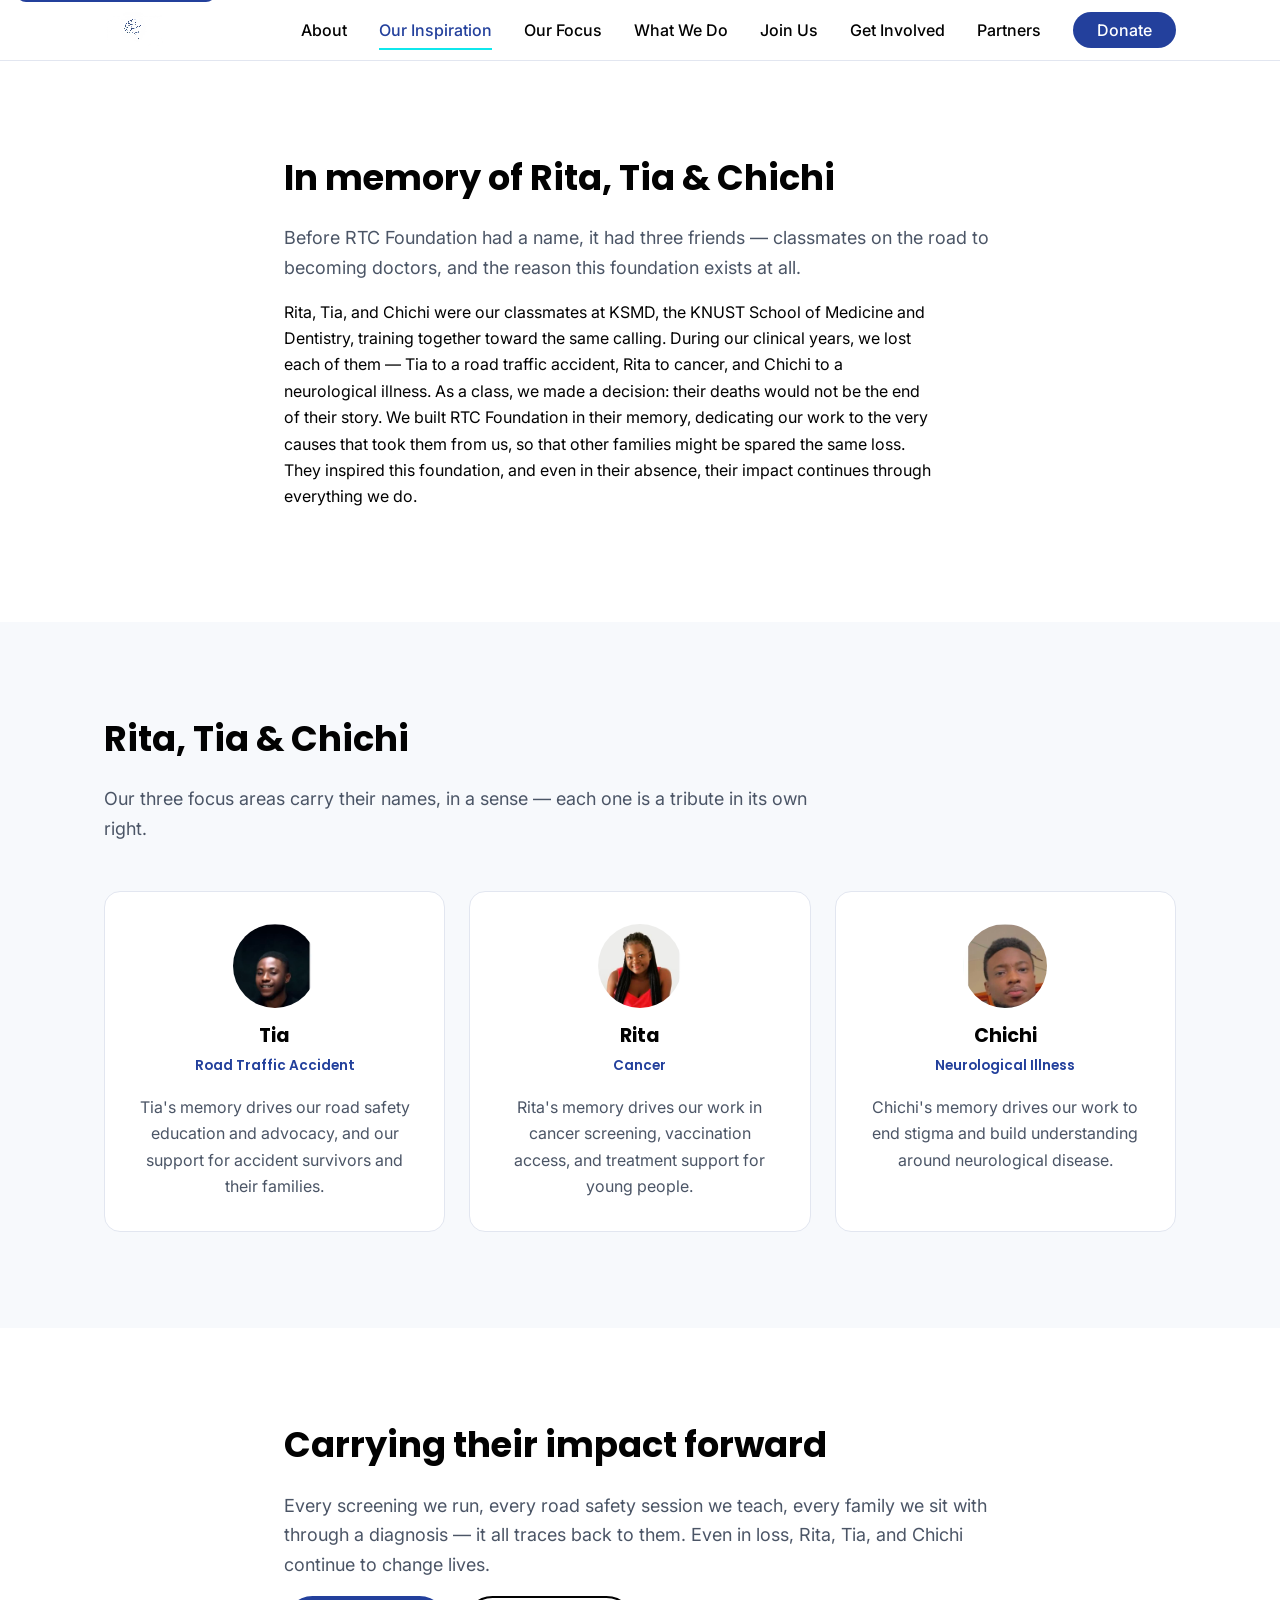
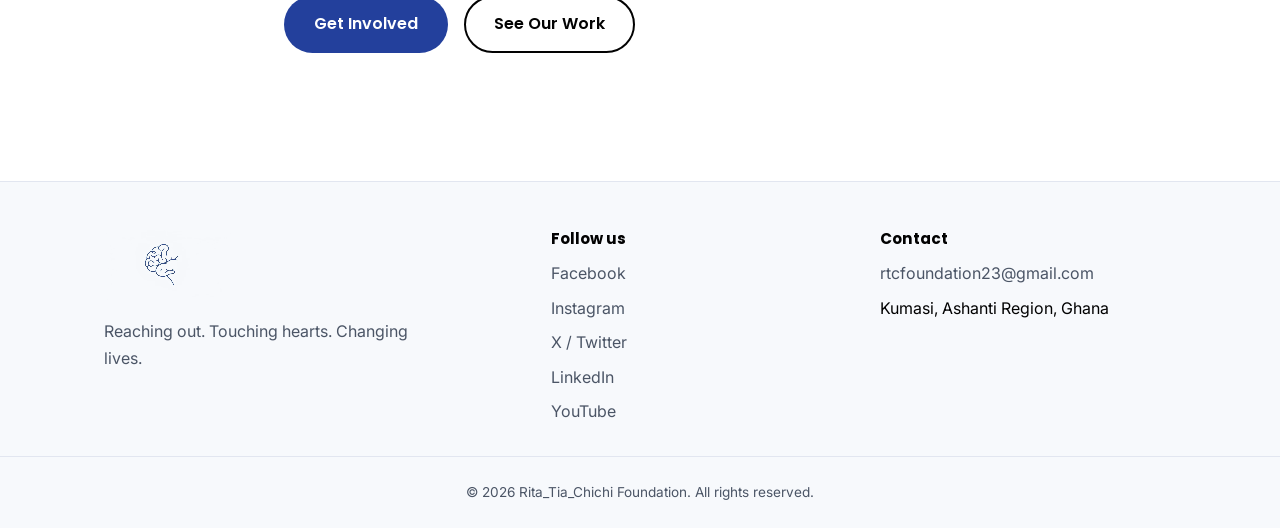
==== inspiration.html @ bf22c59a "First version first version of the rtc website" ====
<!doctype html>
<html lang="en">
<head>
  <meta charset="UTF-8" />
  <meta name="viewport" content="width=device-width, initial-scale=1" />
  <title>Our Inspiration — RTC Foundation</title>
  <meta name="description" content="RTC Foundation was founded in memory of Rita, Tia, and Chichi — classmates at KSMD whose lives were lost to the very causes this foundation now fights." />

  <link rel="icon" type="image/png" href="assets/img/icon.png" />

  <link rel="preconnect" href="https://fonts.googleapis.com" />
  <link rel="preconnect" href="https://fonts.gstatic.com" crossorigin />
  <link href="https://fonts.googleapis.com/css2?family=Inter:wght@400;500;600&family=Poppins:wght@600;700&display=swap" rel="stylesheet" />

  <link rel="stylesheet" href="styles.css" />
</head>
<body>

  <a class="skip-link" href="#main">Skip to main content</a>

  <header class="site-header">
    <nav class="nav" aria-label="Primary">
      <a class="nav-brand" href="index.html" aria-label="RTC Foundation">
        <span class="logo-video-wrap">
          <video
            class="logo-video"
            poster="assets/img/logo.png"
            autoplay
            muted
            loop
            playsinline
            aria-hidden="true"
          >
            <source src="assets/video/hero-animation.webm" type="video/webm" />
            <source src="assets/video/hero-animation.mp4" type="video/mp4" />
          </video>
          <img class="logo-still" src="assets/img/logo.png" alt="" hidden />
        </span>
      </a>
      <button class="nav-toggle" id="navToggle" aria-expanded="false" aria-controls="navMenu">
        <span class="sr-only">Menu</span>
        <span class="nav-toggle-bar"></span>
        <span class="nav-toggle-bar"></span>
        <span class="nav-toggle-bar"></span>
      </button>
      <ul class="nav-menu" id="navMenu">
        <li><a href="index.html#about">About</a></li>
        <li><a href="inspiration.html" aria-current="page">Our Inspiration</a></li>
        <li><a href="index.html#focus">Our Focus</a></li>
        <li><a href="index.html#activities">What We Do</a></li>
        <li><a href="index.html#membership">Join Us</a></li>
        <li><a href="index.html#signup">Get Involved</a></li>
        <li><a href="index.html#partners">Partners</a></li>
        <li><a class="nav-cta" href="index.html#signup">Donate</a></li>
      </ul>
    </nav>
  </header>

  <main id="main">

    <section class="section" aria-labelledby="inspiration-heading">
      <div class="container container-narrow">
        <h1 id="inspiration-heading" class="section-heading">In memory of Rita, Tia &amp; Chichi</h1>
        <p class="lede">
          Before RTC Foundation had a name, it had three friends — classmates on the road to
          becoming doctors, and the reason this foundation exists at all.
        </p>
        <p class="body-text">
          Rita, Tia, and Chichi were our classmates at KSMD, the KNUST School of Medicine and
          Dentistry, training together toward the same calling. During our clinical years, we
          lost each of them — Tia to a road traffic accident, Rita to cancer, and Chichi to a
          neurological illness. As a class, we made a decision: their deaths would not be the
          end of their story. We built RTC Foundation in their memory, dedicating our work to
          the very causes that took them from us, so that other families might be spared the
          same loss. They inspired this foundation, and even in their absence, their impact
          continues through everything we do.
        </p>
      </div>
    </section>

    <section class="section section-alt" aria-labelledby="tribute-heading">
      <div class="container">
        <h2 id="tribute-heading" class="section-heading">Rita, Tia &amp; Chichi</h2>
        <p class="lede">
          Our three focus areas carry their names, in a sense — each one is a tribute in its
          own right.
        </p>

        <div class="tribute-grid">
          <article class="tribute-card">
            <img src="assets/img/tribute-tia.jpg" alt="Tia" class="tribute-photo" width="400" height="400" />
            <h3>Tia</h3>
            <p class="tribute-cause">Road Traffic Accident</p>
            <p>
              Tia's memory drives our road safety education and advocacy, and our support for
              accident survivors and their families.
            </p>
          </article>
          <article class="tribute-card">
            <img src="assets/img/tribute-rita.jpg" alt="Rita" class="tribute-photo" width="400" height="400" />
            <h3>Rita</h3>
            <p class="tribute-cause">Cancer</p>
            <p>
              Rita's memory drives our work in cancer screening, vaccination access, and
              treatment support for young people.
            </p>
          </article>
          <article class="tribute-card">
            <img src="assets/img/tribute-chichi.jpg" alt="Chichi" class="tribute-photo" width="400" height="400" />
            <h3>Chichi</h3>
            <p class="tribute-cause">Neurological Illness</p>
            <p>
              Chichi's memory drives our work to end stigma and build understanding around
              neurological disease.
            </p>
          </article>
        </div>
      </div>
    </section>

    <section class="section" aria-labelledby="forward-heading">
      <div class="container container-narrow">
        <h2 id="forward-heading" class="section-heading">Carrying their impact forward</h2>
        <p class="lede">
          Every screening we run, every road safety session we teach, every family we sit with
          through a diagnosis — it all traces back to them. Even in loss, Rita, Tia, and Chichi
          continue to change lives.
        </p>
        <div class="hero-actions">
          <a class="btn btn-primary" href="index.html#signup">Get Involved</a>
          <a class="btn btn-outline" href="index.html#focus">See Our Work</a>
        </div>
      </div>
    </section>

  </main>

  <footer class="site-footer" id="footer-social">
    <div class="container footer-grid">
      <div class="footer-brand">
        <span class="logo-video-wrap" role="img" aria-label="RTC Foundation">
          <video
            class="logo-video"
            poster="assets/img/logo.png"
            autoplay
            muted
            loop
            playsinline
            aria-hidden="true"
          >
            <source src="assets/video/hero-animation.webm" type="video/webm" />
            <source src="assets/video/hero-animation.mp4" type="video/mp4" />
          </video>
          <img class="logo-still" src="assets/img/logo.png" alt="" hidden />
        </span>
        <p class="footer-slogan">Reaching out. Touching hearts. Changing lives.</p>
      </div>

      <div class="footer-col">
        <h3>Follow us</h3>
        <ul class="footer-links">
          <li><a href="#">Facebook</a></li>
          <li><a href="https://www.instagram.com/rtcfoundation23" target="_blank" rel="noopener">Instagram</a></li>
          <li><a href="https://x.com/rtcfoundation23" target="_blank" rel="noopener">X / Twitter</a></li>
          <li><a href="https://www.linkedin.com/company/rtc-foundation/" target="_blank" rel="noopener">LinkedIn</a></li>
          <li><a href="https://youtube.com/@rtcfoundation" target="_blank" rel="noopener">YouTube</a></li>
        </ul>
      </div>

      <div class="footer-col">
        <h3>Contact</h3>
        <ul class="footer-links">
          <li><a href="mailto:rtcfoundation23@gmail.com">rtcfoundation23@gmail.com</a></li>
          <li>Kumasi, Ashanti Region, Ghana</li>
        </ul>
      </div>
    </div>

    <p class="footer-copyright">&copy; <span id="year"></span> Rita_Tia_Chichi Foundation. All rights reserved.</p>
  </footer>

  <script src="script.js"></script>
</body>
</html>
---- styles.css ----
/* ============================================================
   RTC Foundation — Design tokens
   ============================================================ */
:root {
  --navy: #23409c;
  --navy-dark: #1a3178;
  --cyan: #0fe7ec;
  --ink: #020202;
  --off-white: #f7f9fc;
  --white: #ffffff;
  --border: #e2e6f0;
  --text-muted: #4b5566;

  --font-display: "Poppins", "Segoe UI", sans-serif;
  --font-body: "Inter", "Segoe UI", sans-serif;

  --space-1: 0.5rem;
  --space-2: 0.75rem;
  --space-3: 1rem;
  --space-4: 1.5rem;
  --space-5: 2rem;
  --space-6: 3rem;
  --space-7: 4rem;
  --space-8: 6rem;

  --radius: 10px;
  --radius-lg: 16px;
  --container-w: 1120px;
  --container-narrow-w: 760px;

  --transition: 180ms ease;
}

/* ============================================================
   Reset
   ============================================================ */
*,
*::before,
*::after {
  box-sizing: border-box;
}

html {
  scroll-behavior: smooth;
}

body {
  margin: 0;
  background: var(--white);
  color: var(--ink);
  font-family: var(--font-body);
  font-size: 16px;
  line-height: 1.65;
  -webkit-font-smoothing: antialiased;
}

img {
  max-width: 100%;
  display: block;
}

h1, h2, h3 {
  font-family: var(--font-display);
  font-weight: 700;
  line-height: 1.2;
  margin: 0 0 var(--space-3);
  color: var(--ink);
}

p {
  margin: 0 0 var(--space-3);
}

a {
  color: var(--navy);
  text-decoration-thickness: 1.5px;
  text-underline-offset: 3px;
}

a:hover {
  color: var(--navy-dark);
}

ul, ol {
  margin: 0;
  padding: 0;
}

button {
  font-family: inherit;
}

/* Respect reduced-motion everywhere except the hero, which handles it in JS */
@media (prefers-reduced-motion: reduce) {
  html {
    scroll-behavior: auto;
  }
  * {
    animation-duration: 0.01ms !important;
    animation-iteration-count: 1 !important;
    transition-duration: 0.01ms !important;
  }
}

/* Accessible, brand-colored focus ring, visible on every background */
:focus-visible {
  outline: 3px solid var(--navy);
  outline-offset: 3px;
  border-radius: 4px;
}

.btn:focus-visible,
.nav-cta:focus-visible {
  outline-color: var(--navy);
}

.sr-only {
  position: absolute;
  width: 1px;
  height: 1px;
  padding: 0;
  margin: -1px;
  overflow: hidden;
  clip: rect(0, 0, 0, 0);
  white-space: nowrap;
  border: 0;
}

.skip-link {
  position: absolute;
  top: -48px;
  left: var(--space-3);
  background: var(--navy);
  color: var(--white);
  padding: var(--space-2) var(--space-4);
  border-radius: var(--radius);
  z-index: 1000;
  transition: top var(--transition);
}

.skip-link:focus {
  top: var(--space-3);
}

/* ============================================================
   Layout helpers
   ============================================================ */
.container {
  width: 100%;
  max-width: var(--container-w);
  margin-inline: auto;
  padding-inline: var(--space-4);
}

.container-narrow {
  max-width: var(--container-narrow-w);
}

.section {
  padding-block: var(--space-8);
}

.section-alt {
  background: var(--off-white);
}

.section-heading {
  font-size: clamp(1.6rem, 1.3rem + 1.2vw, 2.2rem);
  margin-bottom: var(--space-4);
}

.lede {
  max-width: 65ch;
  font-size: 1.125rem;
  color: var(--text-muted);
}

.body-text {
  max-width: 65ch;
}

/* ============================================================
   Header / Nav
   ============================================================ */
.site-header {
  position: sticky;
  top: 0;
  z-index: 100;
  /* Fully opaque — at 92% + blur, the hero photo/scrim showed
     faintly through the header on page load (the header sits
     right over the hero's darkest top-left corner), which threw
     off the multiply-blended logo sitting on top of it. */
  background: var(--white);
  border-bottom: 1px solid var(--border);
}

.nav {
  max-width: var(--container-w);
  margin-inline: auto;
  padding: var(--space-2) var(--space-4);
  display: flex;
  align-items: center;
  justify-content: space-between;
  gap: var(--space-4);
}

.nav-brand {
  display: flex;
  align-items: center;
  line-height: 0;
}

/* Same trick as the footer: the video's own background is pure
   white, so multiply drops it out against the header's (near-
   white, translucent) background instead of showing a box. */
.nav-brand .logo-video,
.nav-brand .logo-still {
  mix-blend-mode: multiply;
}

.logo-video-wrap {
  display: block;
  line-height: 0;
}

.logo-video,
.logo-still {
  height: 36px;
  width: auto;
  display: block;
}

/* `display:block` above has equal specificity to the UA's
   `[hidden] { display: none }` and would otherwise win, leaving
   the still image permanently visible under the video. */
.logo-still[hidden] {
  display: none;
}

.nav-toggle {
  display: none;
  flex-direction: column;
  justify-content: center;
  gap: 5px;
  width: 44px;
  height: 44px;
  background: none;
  border: none;
  cursor: pointer;
  border-radius: var(--radius);
}

.nav-toggle-bar {
  width: 22px;
  height: 2px;
  background: var(--ink);
  border-radius: 2px;
  transition: transform var(--transition), opacity var(--transition);
}

.nav-toggle[aria-expanded="true"] .nav-toggle-bar:nth-child(1) {
  transform: translateY(7px) rotate(45deg);
}

.nav-toggle[aria-expanded="true"] .nav-toggle-bar:nth-child(2) {
  opacity: 0;
}

.nav-toggle[aria-expanded="true"] .nav-toggle-bar:nth-child(3) {
  transform: translateY(-7px) rotate(-45deg);
}

.nav-menu {
  display: flex;
  align-items: center;
  gap: var(--space-5);
  list-style: none;
}

.nav-menu a {
  color: var(--ink);
  font-weight: 500;
  text-decoration: none;
  padding: var(--space-1) 0;
  border-bottom: 2px solid transparent;
  transition: color var(--transition), border-color var(--transition);
}

.nav-menu a[aria-current="page"] {
  color: var(--navy);
  border-color: var(--cyan);
}

.nav-menu a:hover {
  color: var(--navy);
  border-color: var(--cyan);
}

.nav-cta {
  background: var(--navy);
  color: var(--white) !important;
  padding: var(--space-1) var(--space-4) !important;
  border-radius: 999px;
  border-bottom: none !important;
}

.nav-cta:hover {
  background: var(--navy-dark);
}

/* ============================================================
   Buttons
   ============================================================ */
.btn {
  display: inline-flex;
  align-items: center;
  justify-content: center;
  gap: var(--space-2);
  padding: 0.85rem 1.75rem;
  border-radius: 999px;
  font-family: var(--font-display);
  font-weight: 600;
  font-size: 1rem;
  text-decoration: none;
  border: 2px solid transparent;
  cursor: pointer;
  transition: background var(--transition), color var(--transition), transform var(--transition), border-color var(--transition);
  min-height: 44px;
}

.btn-primary {
  background: var(--navy);
  color: var(--white);
}

.btn-primary:hover {
  background: var(--navy-dark);
  color: var(--white);
  transform: translateY(-1px);
}

.btn-outline {
  border-color: var(--ink);
  color: var(--ink);
}

.btn-outline:hover {
  background: var(--ink);
  color: var(--white);
  transform: translateY(-1px);
}

/* ============================================================
   Hero — full-bleed photo, matching the reference sites: a real
   photograph behind everything, a dark scrim gradient (heaviest
   over the text, easing off toward the photo's right/bottom) for
   guaranteed contrast, and bold white/cyan type on top.
   ============================================================ */
.hero {
  position: relative;
  overflow: hidden;
  min-height: min(88vh, 720px);
  display: flex;
  align-items: center;
  padding-block: var(--space-7);
}

.hero-photo {
  position: absolute;
  inset: 0;
  z-index: 0;
  width: 100%;
  height: 100%;
  object-fit: cover;
  object-position: 60% 30%;
}

/* Heaviest over the text (left/bottom), easing off toward the
   photo's upper-right so the child's face stays visible. */
.hero-scrim {
  position: absolute;
  inset: 0;
  z-index: 1;
  background:
    linear-gradient(0deg, rgba(2, 6, 20, 0.85) 0%, rgba(2, 6, 20, 0.35) 55%, rgba(2, 6, 20, 0.15) 100%),
    linear-gradient(100deg, rgba(2, 6, 20, 0.82) 0%, rgba(2, 6, 20, 0.55) 32%, rgba(2, 6, 20, 0.15) 62%, rgba(2, 6, 20, 0.05) 100%);
}

/* A large, faint icon ghosted into the bottom-right corner —
   texture and brand presence without competing with the photo
   or the text. White so it reads on the dark scrim/photo. */
.hero-watermark {
  position: absolute;
  z-index: 1;
  right: -30px;
  bottom: -30px;
  width: 160px;
  height: auto;
  opacity: 0.14;
  pointer-events: none;
}

@media (min-width: 640px) {
  .hero-watermark {
    width: 320px;
    right: -50px;
    bottom: -50px;
  }
}

.hero-grid {
  position: relative;
  z-index: 2;
}

.hero-content {
  text-align: left;
  max-width: 560px;
}

.hero-slogan {
  font-family: var(--font-display);
  font-weight: 600;
  color: var(--cyan);
  font-size: 1.05rem;
  letter-spacing: 0.01em;
  margin-bottom: var(--space-2);
}

.hero-mission {
  color: var(--white);
  font-size: clamp(2rem, 1.3rem + 3vw, 3.25rem);
  max-width: 18ch;
  margin-bottom: var(--space-5);
  text-shadow: 0 2px 24px rgba(2, 2, 2, 0.35);
}

.hero-mission .accent {
  color: var(--cyan);
}

.hero-actions {
  display: flex;
  flex-wrap: wrap;
  align-items: center;
  gap: var(--space-3);
  margin-bottom: var(--space-5);
}

/* On the photo hero, the site-wide navy-filled primary button and
   ink-outline secondary button would both disappear. Scoped to
   .hero specifically — .hero-actions is reused on light sections
   elsewhere (e.g. the Inspiration page), where the normal button
   colors are correct and shouldn't be overridden. */
.hero .hero-actions .btn-primary {
  background: var(--white);
  color: var(--navy-dark);
}

.hero .hero-actions .btn-primary:hover {
  background: var(--cyan);
  color: var(--navy-dark);
}

.hero .hero-actions .btn-outline {
  border-color: rgba(255, 255, 255, 0.7);
  color: var(--white);
}

.hero .hero-actions .btn-outline:hover {
  background: rgba(255, 255, 255, 0.14);
  border-color: var(--white);
  color: var(--white);
}

.hero-pillars {
  list-style: none;
  display: flex;
  flex-wrap: wrap;
  gap: var(--space-1) var(--space-5);
  font-family: var(--font-display);
  font-weight: 600;
  font-size: 0.9rem;
  color: rgba(255, 255, 255, 0.9);
}

.hero-pillars li {
  display: flex;
  align-items: center;
  gap: 0.5rem;
  white-space: nowrap;
}

.dot {
  width: 9px;
  height: 9px;
  border-radius: 50%;
  display: inline-block;
  box-shadow: 0 0 0 2px rgba(255, 255, 255, 0.5);
}

.dot-navy { background: var(--navy); }
.dot-cyan { background: var(--cyan); box-shadow: none; }
.dot-ink { background: var(--white); }

/* Cyan focus ring on the hero — navy would be invisible here. */
.hero :focus-visible {
  outline-color: var(--cyan);
}

@media (min-width: 860px) {
  .hero {
    min-height: min(92vh, 800px);
  }

  .hero-photo {
    object-position: 68% 22%;
  }
}

/* ============================================================
   About / pull-quote / values
   ============================================================ */
.about-video {
  margin: var(--space-6) 0;
  max-width: 420px;
}

.about-video video {
  display: block;
  width: 100%;
  height: auto;
  border-radius: var(--radius-lg);
  box-shadow: 0 16px 32px rgba(2, 2, 2, 0.16);
  background: var(--ink);
}

.about-video figcaption {
  margin-top: var(--space-2);
  font-size: 0.9rem;
  color: var(--text-muted);
}

.pullquote {
  margin: var(--space-5) 0;
  padding: var(--space-4) var(--space-5);
  border-left: 4px solid var(--navy);
  background: var(--off-white);
  border-radius: 0 var(--radius) var(--radius) 0;
  font-family: var(--font-display);
  font-weight: 600;
  font-size: 1.25rem;
  line-height: 1.5;
  color: var(--navy-dark);
}

.values-heading {
  font-size: 1.05rem;
  text-transform: none;
  margin-top: var(--space-6);
  margin-bottom: var(--space-2);
  color: var(--text-muted);
  font-weight: 600;
}

.values-list {
  font-family: var(--font-display);
  font-weight: 600;
  font-size: 1.1rem;
  color: var(--navy);
}

/* ============================================================
   Timeline (3-Year Focus)
   ============================================================ */
.timeline {
  list-style: none;
  display: grid;
  grid-template-columns: 1fr;
  gap: var(--space-5);
  margin-top: var(--space-6);
  counter-reset: none;
}

.timeline-item {
  position: relative;
  padding-left: var(--space-5);
  border-left: 3px solid var(--border);
}

.timeline-item .timeline-marker {
  display: inline-block;
  font-family: var(--font-display);
  font-weight: 700;
  font-size: 0.8rem;
  letter-spacing: 0.04em;
  color: var(--white);
  background: var(--navy);
  padding: 0.3rem 0.75rem;
  border-radius: 999px;
  margin-bottom: var(--space-2);
}

.timeline-item .timeline-marker::before {
  content: "";
  display: inline-block;
  width: 8px;
  height: 8px;
  border-radius: 50%;
  background: var(--cyan);
  margin-right: 0.4rem;
  vertical-align: middle;
}

.timeline-title {
  font-size: 1.25rem;
  margin-bottom: var(--space-1);
}

.timeline-item p {
  max-width: 50ch;
  color: var(--text-muted);
}

@media (min-width: 860px) {
  .timeline {
    grid-template-columns: repeat(3, 1fr);
    gap: var(--space-4);
  }

  .timeline-item {
    padding-left: 0;
    padding-top: var(--space-4);
    border-left: none;
    border-top: 3px solid var(--border);
  }

  .timeline-item .timeline-marker {
    margin-top: calc(var(--space-4) * -1 - 13px);
  }
}

/* ============================================================
   Activity cards (What We Do)
   ============================================================ */
.activity-grid {
  margin-top: var(--space-6);
  display: grid;
  grid-template-columns: 1fr;
  gap: var(--space-4);
}

.activity-card {
  background: var(--white);
  border: 1px solid var(--border);
  border-radius: var(--radius-lg);
  padding: var(--space-4);
  transition: box-shadow var(--transition), transform var(--transition), border-color var(--transition);
}

.activity-card:hover {
  border-color: var(--navy);
  box-shadow: 0 12px 28px rgba(2, 2, 2, 0.08);
  transform: translateY(-2px);
}

.activity-icon {
  display: flex;
  align-items: center;
  justify-content: center;
  width: 44px;
  height: 44px;
  border-radius: 12px;
  background: var(--off-white);
  color: var(--navy);
  margin-bottom: var(--space-3);
}

.activity-icon svg {
  width: 22px;
  height: 22px;
}

.activity-card h3 {
  font-size: 1.1rem;
  margin-bottom: var(--space-2);
}

.activity-card p {
  color: var(--text-muted);
  margin-bottom: 0;
}

@media (min-width: 640px) {
  .activity-grid {
    grid-template-columns: repeat(2, 1fr);
  }
}

/* ============================================================
   Tribute cards (Our Inspiration page)
   ============================================================ */
.tribute-grid {
  margin-top: var(--space-6);
  display: grid;
  grid-template-columns: 1fr;
  gap: var(--space-4);
}

.tribute-card {
  background: var(--white);
  border: 1px solid var(--border);
  border-radius: var(--radius-lg);
  padding: var(--space-5);
  text-align: center;
}

.tribute-avatar,
.tribute-photo {
  width: 84px;
  height: 84px;
  border-radius: 50%;
  margin: 0 auto var(--space-3);
}

.tribute-avatar {
  display: flex;
  align-items: center;
  justify-content: center;
  background: var(--off-white);
  color: var(--navy);
  font-family: var(--font-display);
  font-weight: 700;
  font-size: 1.75rem;
}

.tribute-photo {
  display: block;
  object-fit: cover;
}

.tribute-card h3 {
  font-size: 1.2rem;
  margin-bottom: var(--space-1);
}

.tribute-cause {
  font-family: var(--font-display);
  font-weight: 600;
  font-size: 0.85rem;
  color: var(--navy);
  margin-bottom: var(--space-3);
}

.tribute-card p:last-child {
  color: var(--text-muted);
  margin-bottom: 0;
}

@media (min-width: 640px) {
  .tribute-grid {
    grid-template-columns: repeat(3, 1fr);
  }
}

/* ============================================================
   Checklist (Membership)
   ============================================================ */
.checklist {
  list-style: none;
  margin-top: var(--space-5);
  display: grid;
  gap: var(--space-3);
}

.checklist li {
  position: relative;
  padding-left: var(--space-5);
  max-width: 60ch;
}

.checklist li::before {
  content: "";
  position: absolute;
  left: 0;
  top: 0.15em;
  width: 20px;
  height: 20px;
  border-radius: 50%;
  background: var(--navy);
  -webkit-mask: url("data:image/svg+xml,%3Csvg xmlns='http://www.w3.org/2000/svg' viewBox='0 0 24 24' fill='none' stroke='white' stroke-width='3' stroke-linecap='round' stroke-linejoin='round'%3E%3Cpolyline points='20 6 9 17 4 12'/%3E%3C/svg%3E") center / 12px no-repeat;
  mask: url("data:image/svg+xml,%3Csvg xmlns='http://www.w3.org/2000/svg' viewBox='0 0 24 24' fill='none' stroke='white' stroke-width='3' stroke-linecap='round' stroke-linejoin='round'%3E%3Cpolyline points='20 6 9 17 4 12'/%3E%3C/svg%3E") center / 12px no-repeat;
}

/* ============================================================
   Sign-up form
   ============================================================ */
.signup-form {
  margin-top: var(--space-6);
  display: grid;
  gap: var(--space-4);
  max-width: 560px;
}

.form-row {
  display: grid;
  gap: var(--space-1);
}

.form-row label {
  font-weight: 600;
  font-size: 0.95rem;
}

.optional {
  font-weight: 400;
  color: var(--text-muted);
}

.form-row input,
.form-row select,
.form-row textarea {
  font: inherit;
  padding: 0.75rem 0.9rem;
  border: 1.5px solid var(--border);
  border-radius: var(--radius);
  background: var(--white);
  color: var(--ink);
  min-height: 44px;
  transition: border-color var(--transition), box-shadow var(--transition);
}

.form-row textarea {
  min-height: 110px;
  resize: vertical;
}

.form-row input:focus,
.form-row select:focus,
.form-row textarea:focus {
  border-color: var(--navy);
  box-shadow: 0 0 0 3px rgba(35, 64, 156, 0.15);
}

.signup-form .btn {
  justify-self: start;
}

.form-note {
  font-size: 0.9rem;
  color: var(--text-muted);
  max-width: 45ch;
}

/* ============================================================
   Partners
   ============================================================ */
.partners-list {
  list-style: none;
  margin-top: var(--space-5);
  display: grid;
  gap: var(--space-2);
  font-family: var(--font-display);
  font-weight: 600;
  color: var(--navy-dark);
  font-size: 1.05rem;
}

/* ============================================================
   Footer
   ============================================================ */
.site-footer {
  background: var(--off-white);
  border-top: 1px solid var(--border);
  padding-block: var(--space-6) var(--space-4);
}

.footer-grid {
  display: grid;
  grid-template-columns: 1fr;
  gap: var(--space-5);
  padding-bottom: var(--space-5);
}

.footer-brand .logo-video-wrap {
  margin-bottom: var(--space-3);
}

.footer-brand .logo-video,
.footer-brand .logo-still {
  height: 72px;
  /* The video's own background is pure white; multiply drops it
     out against the footer's off-white so there's no visible
     rectangle — it self-matches whatever the footer background
     actually is, rather than needing an exact color match. */
  mix-blend-mode: multiply;
}

.footer-slogan {
  color: var(--text-muted);
  max-width: 32ch;
  margin: 0;
}

.footer-col h3 {
  font-size: 0.95rem;
  margin-bottom: var(--space-2);
}

.footer-links {
  list-style: none;
  display: grid;
  gap: var(--space-1);
}

.footer-links a {
  color: var(--text-muted);
  text-decoration: none;
}

.footer-links a:hover {
  color: var(--navy);
  text-decoration: underline;
}

.footer-copyright {
  border-top: 1px solid var(--border);
  padding-top: var(--space-4);
  margin: 0;
  font-size: 0.85rem;
  color: var(--text-muted);
  text-align: center;
}

@media (min-width: 720px) {
  .footer-grid {
    grid-template-columns: 1.4fr 1fr 1fr;
  }
}

/* ============================================================
   Mobile nav
   ============================================================ */
@media (max-width: 780px) {
  .nav-toggle {
    display: flex;
  }

  .nav-menu {
    position: absolute;
    top: 100%;
    left: 0;
    right: 0;
    flex-direction: column;
    align-items: stretch;
    gap: 0;
    background: var(--white);
    border-bottom: 1px solid var(--border);
    padding: var(--space-2) var(--space-4) var(--space-4);
    display: none;
  }

  .nav-menu.is-open {
    display: flex;
  }

  .nav-menu li {
    width: 100%;
  }

  .nav-menu a {
    display: block;
    padding: var(--space-2) 0;
    border-bottom: 1px solid var(--border);
  }

  .nav-cta {
    margin-top: var(--space-2);
    text-align: center;
  }

  .site-header {
    position: sticky;
  }

  .nav {
    position: relative;
  }
}
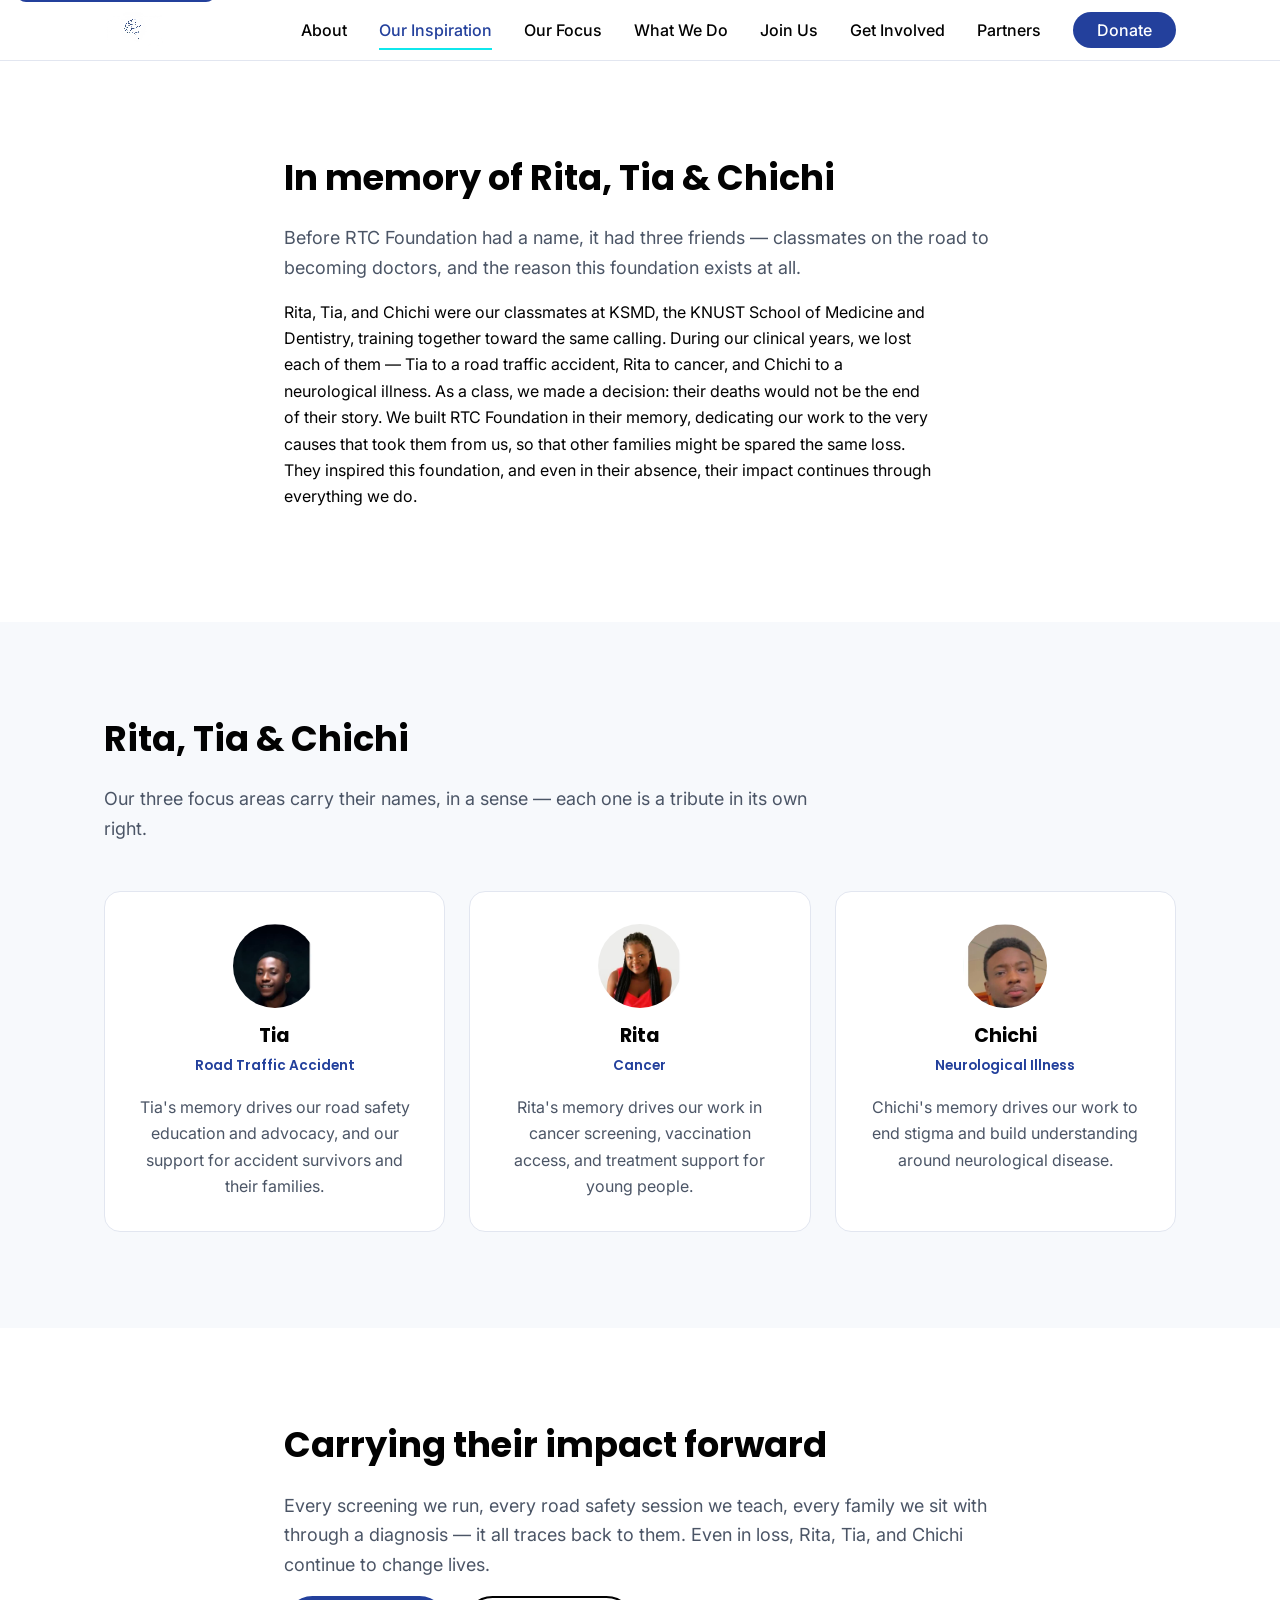
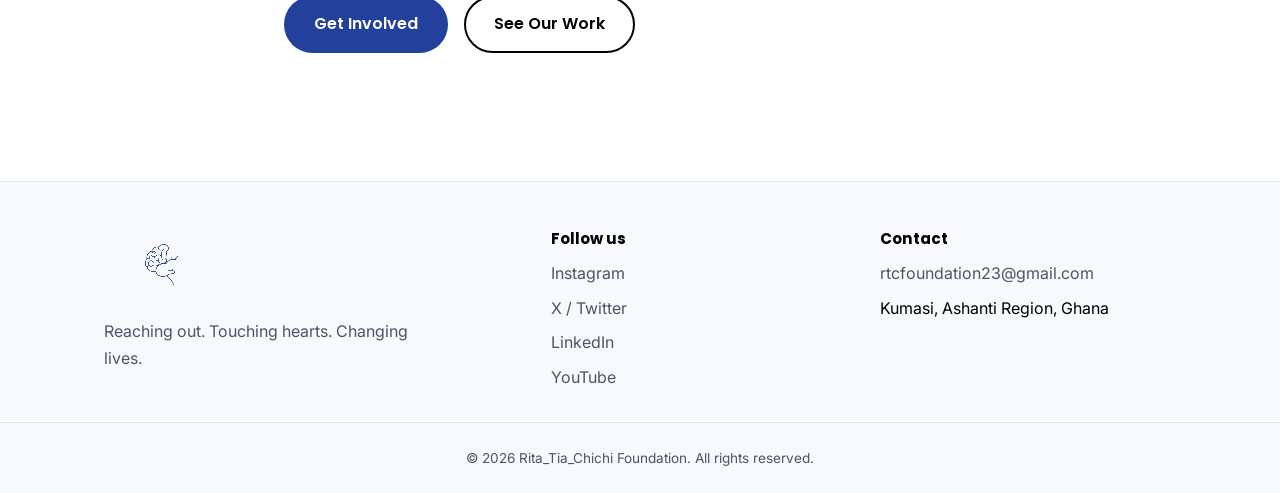
==== commit f923d6ed: "updated Website post deployment yet to be hosted version hero configured payment yet to be sorted ou" ====
--- a/inspiration.html
+++ b/inspiration.html
@@ -159,7 +159,6 @@
       <div class="footer-col">
         <h3>Follow us</h3>
         <ul class="footer-links">
-          <li><a href="#">Facebook</a></li>
           <li><a href="https://www.instagram.com/rtcfoundation23" target="_blank" rel="noopener">Instagram</a></li>
           <li><a href="https://x.com/rtcfoundation23" target="_blank" rel="noopener">X / Twitter</a></li>
           <li><a href="https://www.linkedin.com/company/rtc-foundation/" target="_blank" rel="noopener">LinkedIn</a></li>
--- a/styles.css
+++ b/styles.css
@@ -571,72 +571,21 @@
 }
 
 /* ============================================================
-   Timeline (3-Year Focus)
-   ============================================================ */
-.timeline {
-  list-style: none;
+   Focus areas grid — three parallel areas, deliberately not
+   ordered/numbered (the foundation's work isn't a sequence of
+   phases, it's three things done together and continuously).
+   Reuses .activity-card for the individual cards.
+   ============================================================ */
+.focus-grid {
+  margin-top: var(--space-6);
   display: grid;
   grid-template-columns: 1fr;
-  gap: var(--space-5);
-  margin-top: var(--space-6);
-  counter-reset: none;
-}
-
-.timeline-item {
-  position: relative;
-  padding-left: var(--space-5);
-  border-left: 3px solid var(--border);
-}
-
-.timeline-item .timeline-marker {
-  display: inline-block;
-  font-family: var(--font-display);
-  font-weight: 700;
-  font-size: 0.8rem;
-  letter-spacing: 0.04em;
-  color: var(--white);
-  background: var(--navy);
-  padding: 0.3rem 0.75rem;
-  border-radius: 999px;
-  margin-bottom: var(--space-2);
-}
-
-.timeline-item .timeline-marker::before {
-  content: "";
-  display: inline-block;
-  width: 8px;
-  height: 8px;
-  border-radius: 50%;
-  background: var(--cyan);
-  margin-right: 0.4rem;
-  vertical-align: middle;
-}
-
-.timeline-title {
-  font-size: 1.25rem;
-  margin-bottom: var(--space-1);
-}
-
-.timeline-item p {
-  max-width: 50ch;
-  color: var(--text-muted);
-}
-
-@media (min-width: 860px) {
-  .timeline {
+  gap: var(--space-4);
+}
+
+@media (min-width: 640px) {
+  .focus-grid {
     grid-template-columns: repeat(3, 1fr);
-    gap: var(--space-4);
-  }
-
-  .timeline-item {
-    padding-left: 0;
-    padding-top: var(--space-4);
-    border-left: none;
-    border-top: 3px solid var(--border);
-  }
-
-  .timeline-item .timeline-marker {
-    margin-top: calc(var(--space-4) * -1 - 13px);
   }
 }
 
@@ -666,6 +615,7 @@
 
 .activity-icon {
   display: flex;
+  flex-shrink: 0;
   align-items: center;
   justify-content: center;
   width: 44px;
@@ -677,8 +627,10 @@
 }
 
 .activity-icon svg {
+  display: block;
   width: 22px;
   height: 22px;
+  flex-shrink: 0;
 }
 
 .activity-card h3 {
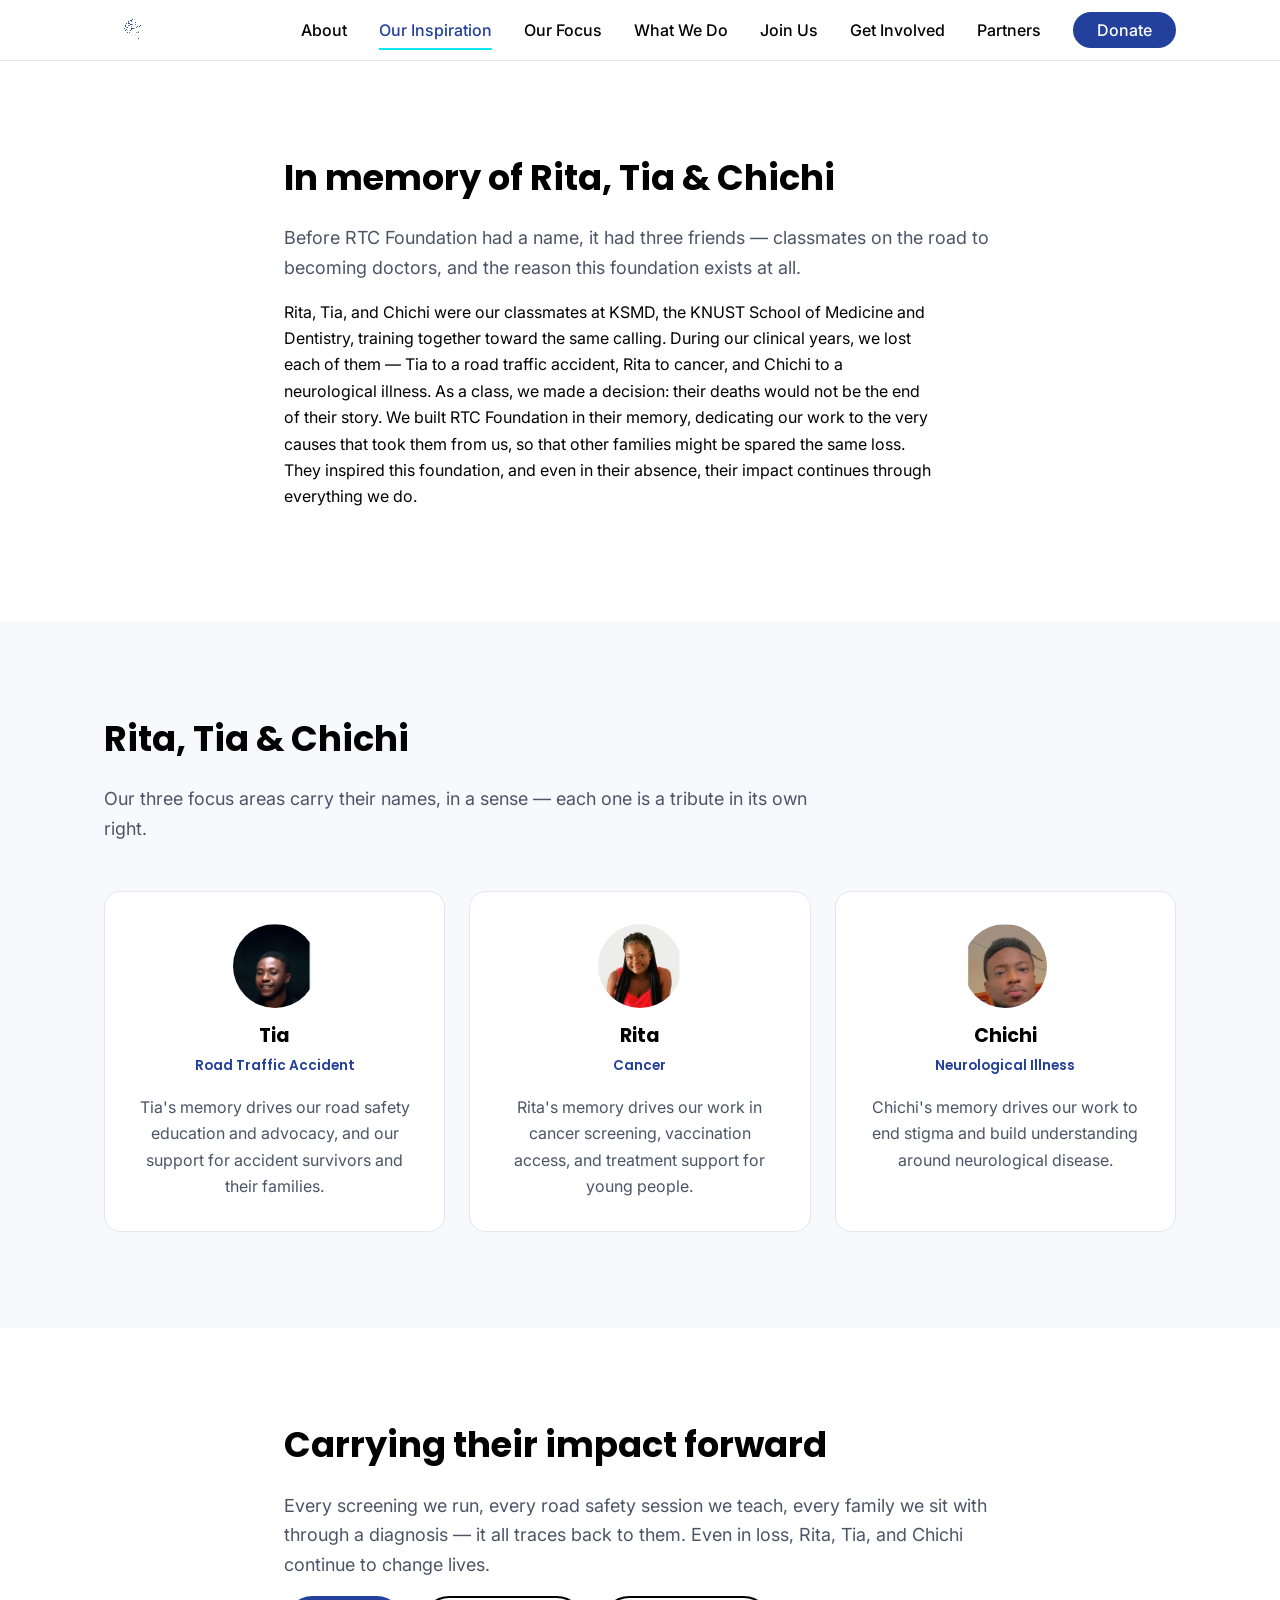
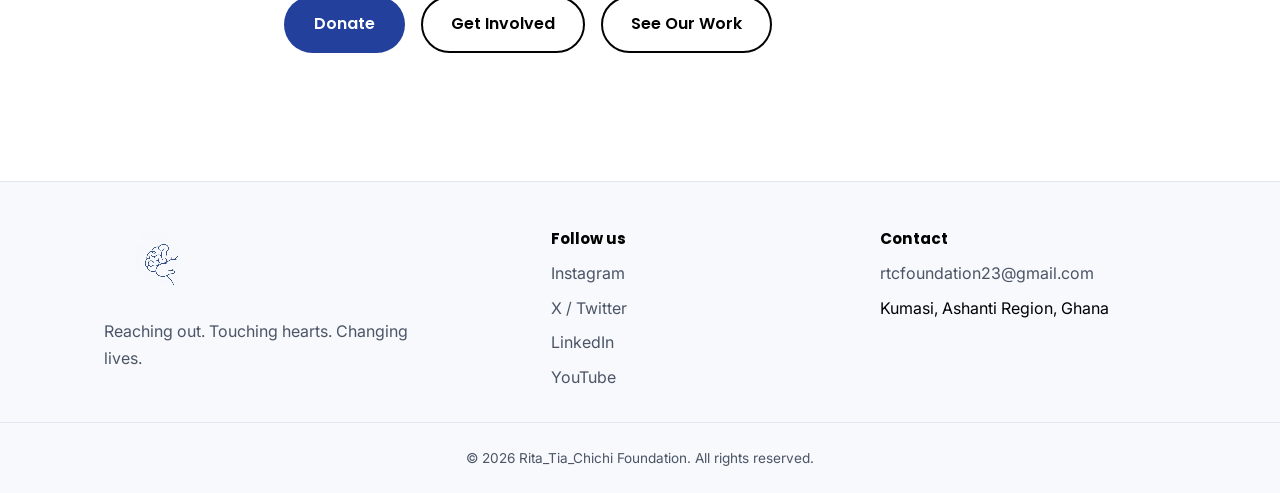
==== commit aae7c397: "PAYMENT ADD PAYMENT MEDIA ADDED BLUE BAND IN TOP LEFT FIXED PATRONS REMOVED" ====
--- a/inspiration.html
+++ b/inspiration.html
@@ -37,6 +37,7 @@
           <img class="logo-still" src="assets/img/logo.png" alt="" hidden />
         </span>
       </a>
+      <a class="btn btn-primary nav-donate-mobile" href="index.html#donate">Donate</a>
       <button class="nav-toggle" id="navToggle" aria-expanded="false" aria-controls="navMenu">
         <span class="sr-only">Menu</span>
         <span class="nav-toggle-bar"></span>
@@ -51,7 +52,7 @@
         <li><a href="index.html#membership">Join Us</a></li>
         <li><a href="index.html#signup">Get Involved</a></li>
         <li><a href="index.html#partners">Partners</a></li>
-        <li><a class="nav-cta" href="index.html#signup">Donate</a></li>
+        <li class="nav-menu-donate"><a class="nav-cta" href="index.html#donate">Donate</a></li>
       </ul>
     </nav>
   </header>
@@ -127,7 +128,8 @@
           continue to change lives.
         </p>
         <div class="hero-actions">
-          <a class="btn btn-primary" href="index.html#signup">Get Involved</a>
+          <a class="btn btn-primary" href="index.html#donate">Donate</a>
+          <a class="btn btn-outline" href="index.html#signup">Get Involved</a>
           <a class="btn btn-outline" href="index.html#focus">See Our Work</a>
         </div>
       </div>
--- a/styles.css
+++ b/styles.css
@@ -126,20 +126,25 @@
   border: 0;
 }
 
+/* Hidden by shifting up by its OWN height (plus a margin), not a fixed
+   pixel offset: a fixed -48px was shorter than the link itself (~50px,
+   more with mobile text scaling), so its bottom edge showed as a blue
+   strip in the top-left corner. Still focusable by keyboard. */
 .skip-link {
   position: absolute;
-  top: -48px;
+  top: 0;
   left: var(--space-3);
   background: var(--navy);
   color: var(--white);
   padding: var(--space-2) var(--space-4);
   border-radius: var(--radius);
   z-index: 1000;
-  transition: top var(--transition);
+  transform: translateY(-200%);
+  transition: transform var(--transition);
 }
 
 .skip-link:focus {
-  top: var(--space-3);
+  transform: translateY(var(--space-3));
 }
 
 /* ============================================================
@@ -294,6 +299,11 @@
 .nav-menu a:hover {
   color: var(--navy);
   border-color: var(--cyan);
+}
+
+/* Mobile-only Donate pill; switched on inside the 780px media query at the bottom. */
+.nav .nav-donate-mobile {
+  display: none;
 }
 
 .nav-cta {
@@ -716,6 +726,153 @@
 }
 
 /* ============================================================
+   Donate — a navy band (echoing the "Donation Avenue" graphic)
+   with the payment details front and center and one-tap copy.
+   ============================================================ */
+.donate {
+  position: relative;
+  overflow: hidden;
+  background: linear-gradient(165deg, var(--navy) 0%, var(--navy-dark) 100%);
+  color: var(--white);
+}
+
+.donate .container {
+  position: relative;
+  z-index: 1;
+}
+
+.donate-watermark {
+  position: absolute;
+  right: -60px;
+  bottom: -60px;
+  width: 300px;
+  height: auto;
+  opacity: 0.07;
+  pointer-events: none;
+}
+
+.donate .section-heading {
+  color: var(--white);
+}
+
+.donate .lede {
+  color: rgba(255, 255, 255, 0.88);
+}
+
+.donate :focus-visible {
+  outline-color: var(--cyan);
+}
+
+.donate-grid {
+  margin-top: var(--space-6);
+  display: grid;
+  grid-template-columns: 1fr;
+  gap: var(--space-4);
+}
+
+.donate-card {
+  display: flex;
+  flex-direction: column;
+  background: rgba(255, 255, 255, 0.08);
+  border: 1px solid rgba(255, 255, 255, 0.2);
+  border-radius: var(--radius-lg);
+  padding: var(--space-5);
+}
+
+.donate-card h3 {
+  color: var(--white);
+  font-size: 1.2rem;
+  margin-bottom: 0.15rem;
+}
+
+.donate-provider {
+  font-family: var(--font-display);
+  font-weight: 600;
+  font-size: 0.95rem;
+  color: var(--cyan);
+  margin-bottom: var(--space-4);
+}
+
+.donate-details {
+  margin: 0 0 var(--space-4);
+}
+
+.donate-details div + div {
+  margin-top: var(--space-3);
+}
+
+.donate-details dt {
+  font-size: 0.82rem;
+  color: rgba(255, 255, 255, 0.78);
+  margin-bottom: 0.15rem;
+}
+
+.donate-details dd {
+  margin: 0;
+  font-weight: 600;
+}
+
+.donate-number {
+  font-family: var(--font-display);
+  font-weight: 700;
+  font-size: clamp(1.4rem, 1.1rem + 1.2vw, 1.75rem);
+  letter-spacing: 0.02em;
+  color: var(--cyan);
+  font-variant-numeric: tabular-nums;
+  overflow-wrap: anywhere;
+  /* one tap/click selects the whole number if Copy ever isn't available */
+  -webkit-user-select: all;
+  user-select: all;
+}
+
+.copy-btn {
+  margin-top: auto;
+  align-self: flex-start;
+  min-height: 44px;
+  padding: 0.6rem 1.4rem;
+  border: 2px solid transparent;
+  border-radius: 999px;
+  background: var(--white);
+  color: var(--navy-dark);
+  font-family: var(--font-display);
+  font-weight: 600;
+  font-size: 0.95rem;
+  cursor: pointer;
+  transition: background var(--transition), transform var(--transition);
+}
+
+.copy-btn:hover {
+  background: var(--cyan);
+  transform: translateY(-1px);
+}
+
+.copy-btn.is-copied {
+  background: var(--cyan);
+}
+
+.donate-note {
+  margin-top: var(--space-5);
+  max-width: 62ch;
+  color: rgba(255, 255, 255, 0.88);
+}
+
+.donate-note a {
+  color: var(--white);
+  text-decoration: underline;
+  text-underline-offset: 3px;
+}
+
+.donate-note a:hover {
+  color: var(--cyan);
+}
+
+@media (min-width: 860px) {
+  .donate-grid {
+    grid-template-columns: repeat(3, 1fr);
+  }
+}
+
+/* ============================================================
    Checklist (Membership)
    ============================================================ */
 .checklist {
@@ -931,6 +1088,21 @@
     text-align: center;
   }
 
+  /* Donate stays one tap away on phones instead of hiding inside the
+     menu: a compact pill beside the hamburger, and the in-menu copy
+     is dropped so it isn't listed twice. */
+  .nav .nav-donate-mobile {
+    display: inline-flex;
+    margin-left: auto;
+    margin-right: calc(var(--space-2) * -1);
+    padding: 0.5rem 1.15rem;
+    font-size: 0.9rem;
+  }
+
+  .nav-menu .nav-menu-donate {
+    display: none;
+  }
+
   .site-header {
     position: sticky;
   }
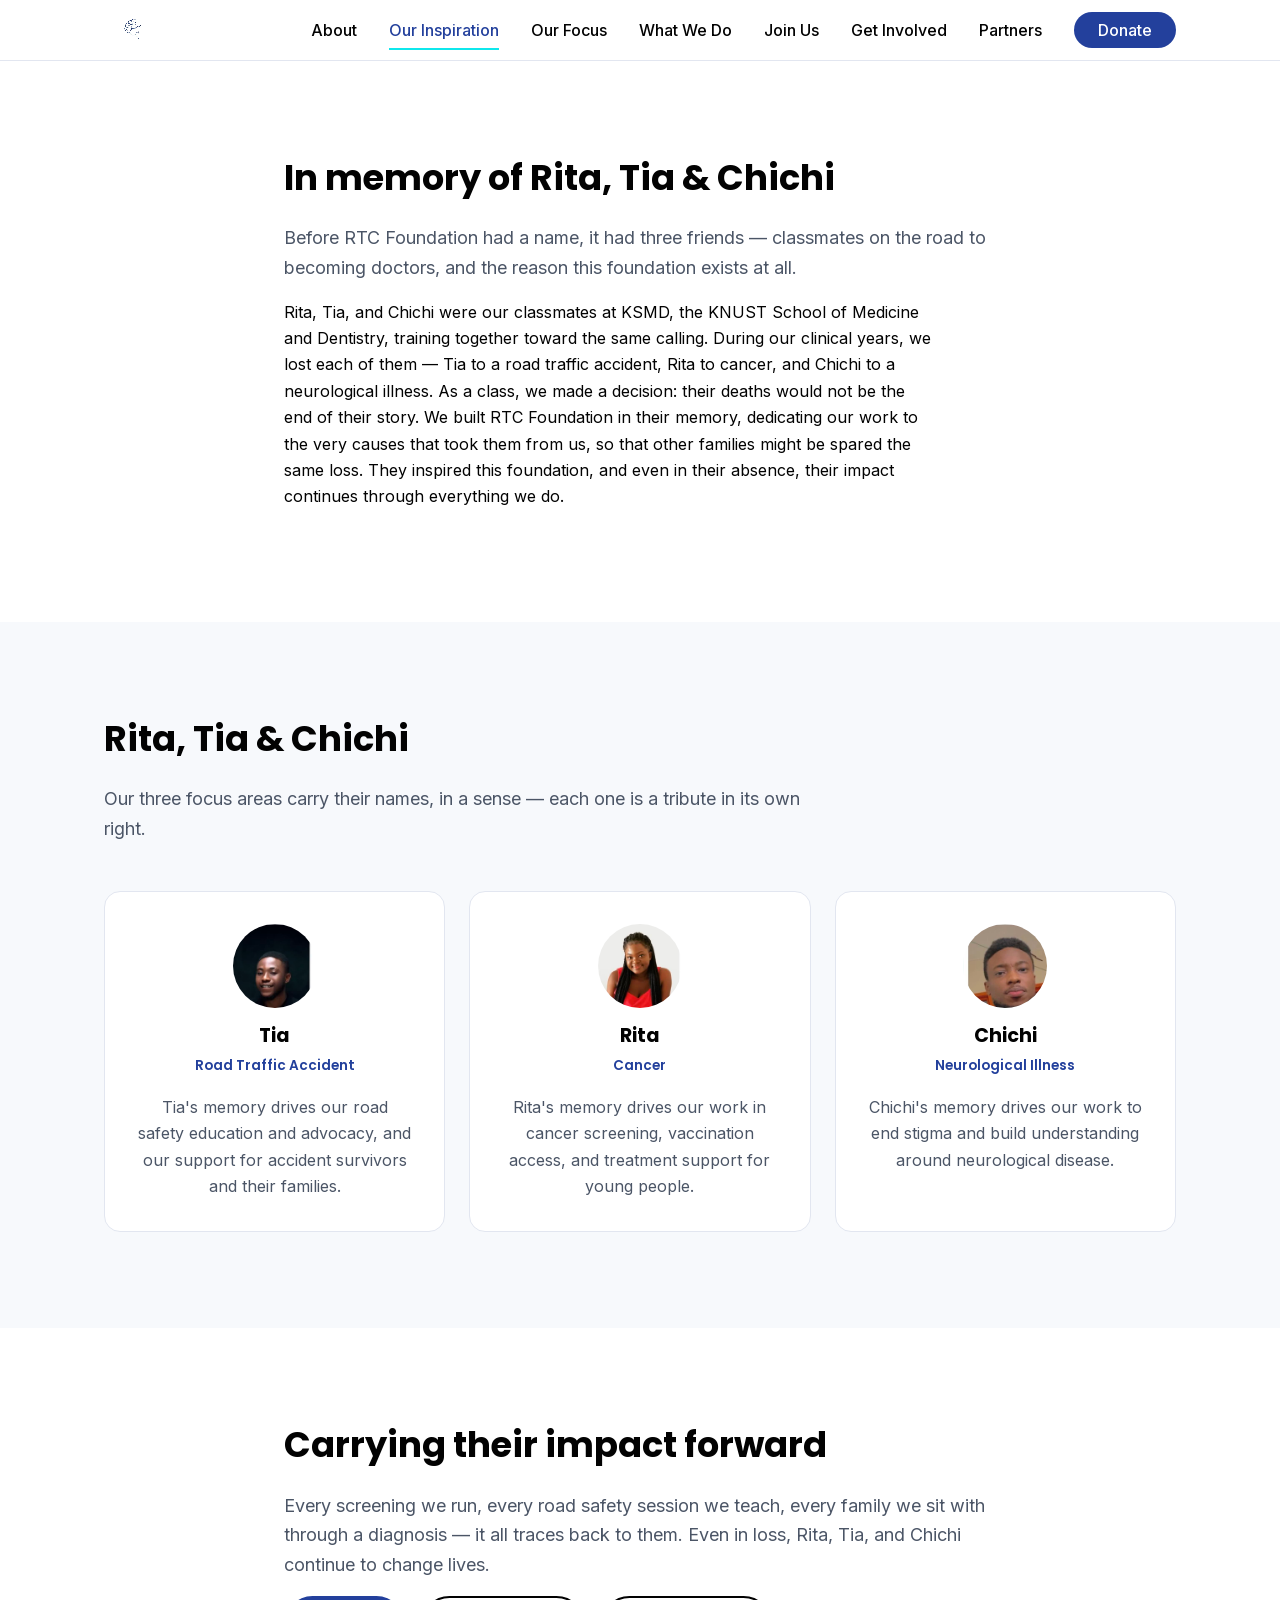
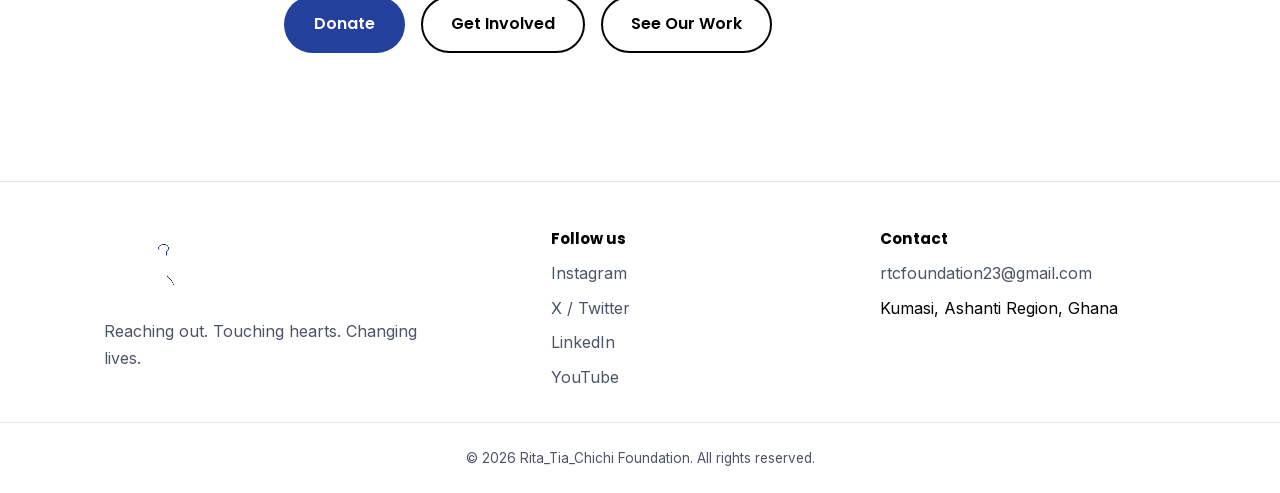
==== commit 6610c6bd: "minor changes footer animation fixed 2nd vid added site optimized" ====
--- a/inspiration.html
+++ b/inspiration.html
@@ -3,14 +3,15 @@
 <head>
   <meta charset="UTF-8" />
   <meta name="viewport" content="width=device-width, initial-scale=1" />
+  <!-- Keep phones from auto-linking digit strings as blue tap-to-call links -->
+  <meta name="format-detection" content="telephone=no" />
   <title>Our Inspiration — RTC Foundation</title>
   <meta name="description" content="RTC Foundation was founded in memory of Rita, Tia, and Chichi — classmates at KSMD whose lives were lost to the very causes this foundation now fights." />
 
   <link rel="icon" type="image/png" href="assets/img/icon.png" />
 
-  <link rel="preconnect" href="https://fonts.googleapis.com" />
-  <link rel="preconnect" href="https://fonts.gstatic.com" crossorigin />
-  <link href="https://fonts.googleapis.com/css2?family=Inter:wght@400;500;600&family=Poppins:wght@600;700&display=swap" rel="stylesheet" />
+  <link rel="preload" href="assets/fonts/inter-latin.woff2" as="font" type="font/woff2" crossorigin />
+  <link rel="preload" href="assets/fonts/poppins-700.woff2" as="font" type="font/woff2" crossorigin />
 
   <link rel="stylesheet" href="styles.css" />
 </head>
@@ -144,7 +145,8 @@
           <video
             class="logo-video"
             poster="assets/img/logo.png"
-            autoplay
+            preload="none"
+            data-lazy
             muted
             loop
             playsinline
--- a/styles.css
+++ b/styles.css
@@ -1,3 +1,30 @@
+/* ============================================================
+   Fonts — self-hosted (Latin subset) so the first paint doesn't
+   wait on two extra connections to Google's servers.
+   Inter is one variable file covering weights 400-600.
+   ============================================================ */
+@font-face {
+  font-family: "Inter";
+  font-style: normal;
+  font-weight: 400 600;
+  font-display: swap;
+  src: url("assets/fonts/inter-latin.woff2") format("woff2");
+}
+@font-face {
+  font-family: "Poppins";
+  font-style: normal;
+  font-weight: 600;
+  font-display: swap;
+  src: url("assets/fonts/poppins-600.woff2") format("woff2");
+}
+@font-face {
+  font-family: "Poppins";
+  font-style: normal;
+  font-weight: 700;
+  font-display: swap;
+  src: url("assets/fonts/poppins-700.woff2") format("woff2");
+}
+
 /* ============================================================
    RTC Foundation — Design tokens
    ============================================================ */
@@ -536,6 +563,12 @@
   max-width: 420px;
 }
 
+/* Landscape video: wider than the square one, but capped at its native
+   640px width so it never gets upscaled and soft. */
+.about-video--wide {
+  max-width: 640px;
+}
+
 .about-video video {
   display: block;
   width: 100%;
@@ -763,6 +796,14 @@
   outline-color: var(--cyan);
 }
 
+/* Belt and braces for the meta tag: if any browser still auto-links a
+   number as a phone link, keep it the number's own color, not default blue. */
+.donate a[href^="tel:"],
+.donate a[x-apple-data-detectors] {
+  color: inherit;
+  text-decoration: none;
+}
+
 .donate-grid {
   margin-top: var(--space-6);
   display: grid;
@@ -979,7 +1020,10 @@
    Footer
    ============================================================ */
 .site-footer {
-  background: var(--off-white);
+  /* Pure white on purpose: the logo animation's own background is
+     pure white, so even if a browser skips the multiply blend there
+     is no visible box. */
+  background: var(--white);
   border-top: 1px solid var(--border);
   padding-block: var(--space-6) var(--space-4);
 }
